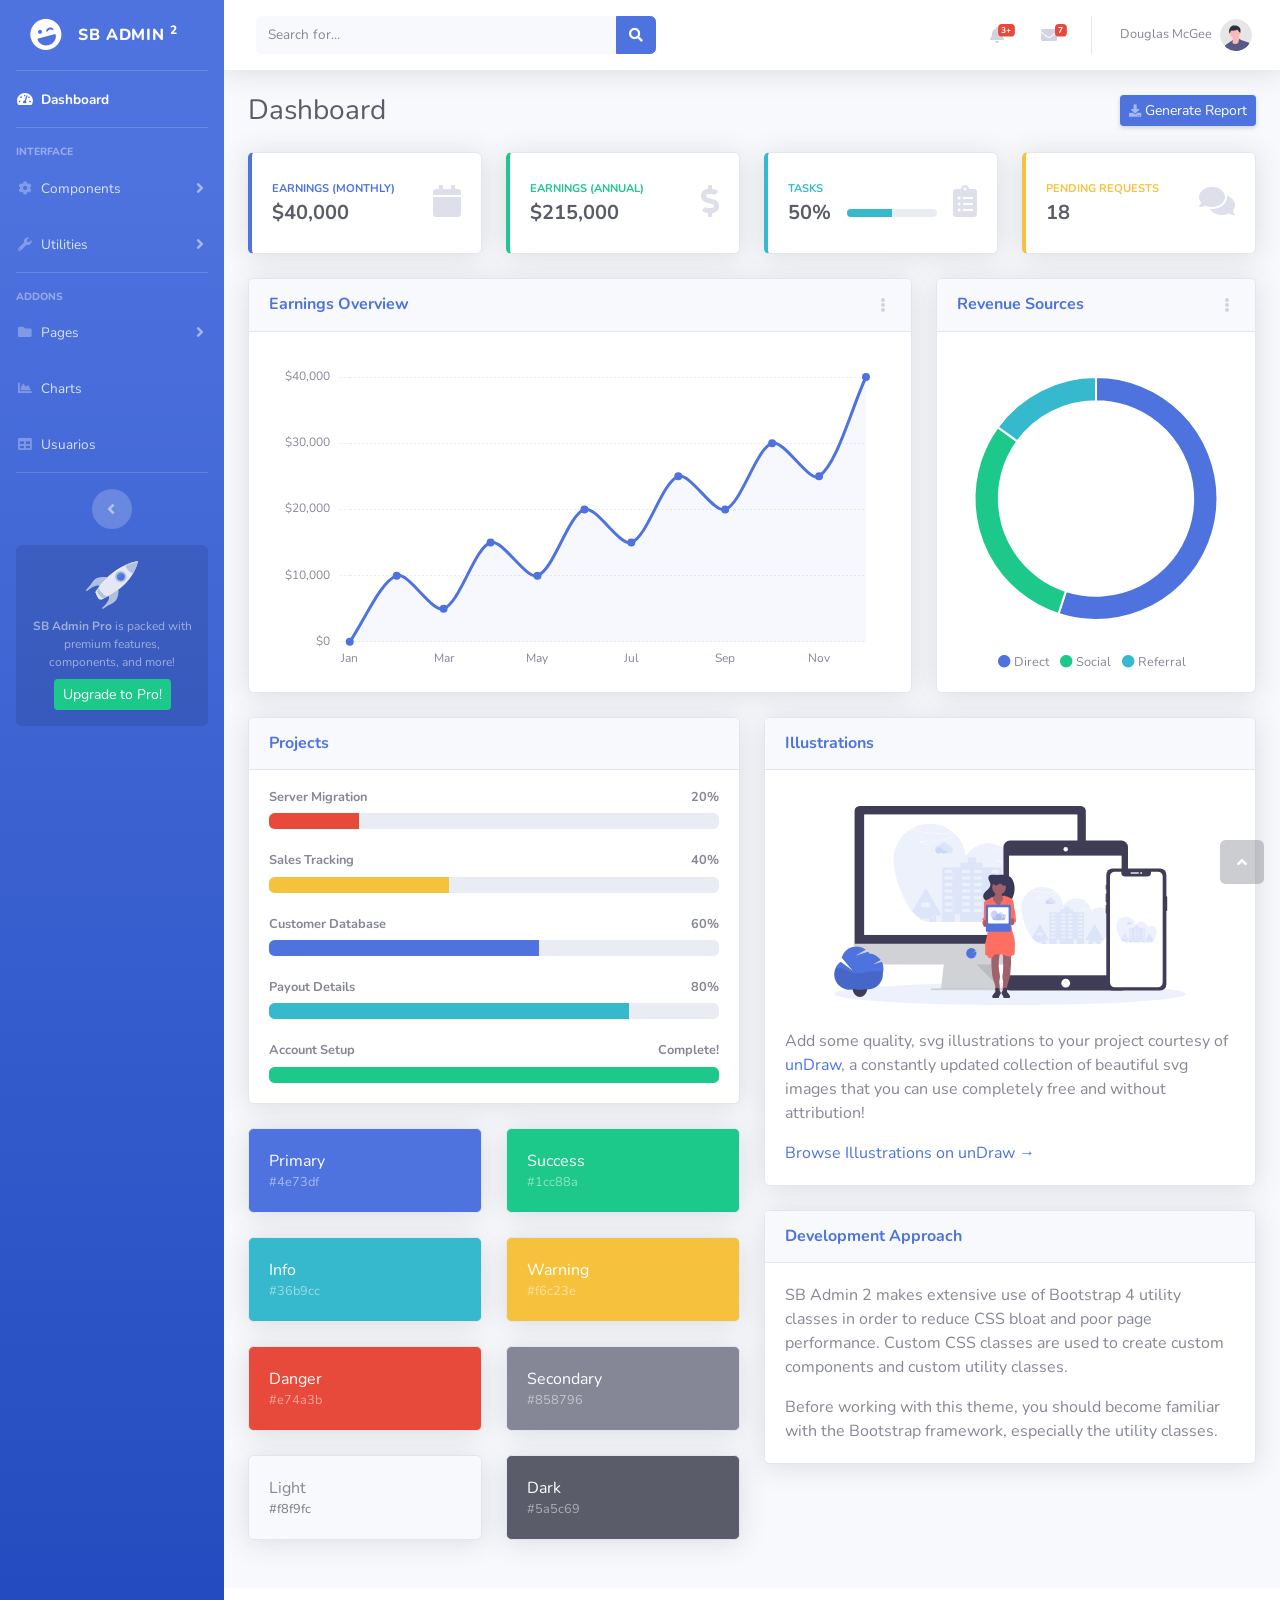
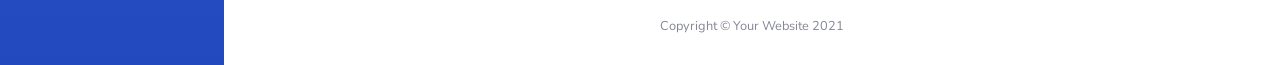
==== src/main/resources/static/index.html @ 4f948997 "v0.1" ====
<!DOCTYPE html>
<html lang="en">

<head>

    <meta charset="utf-8">
    <meta http-equiv="X-UA-Compatible" content="IE=edge">
    <meta name="viewport" content="width=device-width, initial-scale=1, shrink-to-fit=no">
    <meta name="description" content="">
    <meta name="author" content="">

    <title>Página Ejemplo</title>

    <!-- Custom fonts for this template-->
    <link href="vendor/fontawesome-free/css/all.min.css" rel="stylesheet" type="text/css">
    <link
        href="https://fonts.googleapis.com/css?family=Nunito:200,200i,300,300i,400,400i,600,600i,700,700i,800,800i,900,900i"
        rel="stylesheet">

    <!-- Custom styles for this template-->
    <link href="css/sb-admin-2.min.css" rel="stylesheet">

</head>

<body id="page-top">

    <!-- Page Wrapper -->
    <div id="wrapper">

        <!-- Sidebar -->
        <ul class="navbar-nav bg-gradient-primary sidebar sidebar-dark accordion" id="accordionSidebar">

            <!-- Sidebar - Brand -->
            <a class="sidebar-brand d-flex align-items-center justify-content-center" href="index.html">
                <div class="sidebar-brand-icon rotate-n-15">
                    <i class="fas fa-laugh-wink"></i>
                </div>
                <div class="sidebar-brand-text mx-3">SB Admin <sup>2</sup></div>
            </a>

            <!-- Divider -->
            <hr class="sidebar-divider my-0">

            <!-- Nav Item - Dashboard -->
            <li class="nav-item active">
                <a class="nav-link" href="index.html">
                    <i class="fas fa-fw fa-tachometer-alt"></i>
                    <span>Dashboard</span></a>
            </li>

            <!-- Divider -->
            <hr class="sidebar-divider">

            <!-- Heading -->
            <div class="sidebar-heading">
                Interface
            </div>

            <!-- Nav Item - Pages Collapse Menu -->
            <li class="nav-item">
                <a class="nav-link collapsed" href="#" data-toggle="collapse" data-target="#collapseTwo"
                    aria-expanded="true" aria-controls="collapseTwo">
                    <i class="fas fa-fw fa-cog"></i>
                    <span>Components</span>
                </a>
                <div id="collapseTwo" class="collapse" aria-labelledby="headingTwo" data-parent="#accordionSidebar">
                    <div class="bg-white py-2 collapse-inner rounded">
                        <h6 class="collapse-header">Custom Components:</h6>
                        <a class="collapse-item" href="buttons.html">Buttons</a>
                        <a class="collapse-item" href="cards.html">Cards</a>
                    </div>
                </div>
            </li>

            <!-- Nav Item - Utilities Collapse Menu -->
            <li class="nav-item">
                <a class="nav-link collapsed" href="#" data-toggle="collapse" data-target="#collapseUtilities"
                    aria-expanded="true" aria-controls="collapseUtilities">
                    <i class="fas fa-fw fa-wrench"></i>
                    <span>Utilities</span>
                </a>
                <div id="collapseUtilities" class="collapse" aria-labelledby="headingUtilities"
                    data-parent="#accordionSidebar">
                    <div class="bg-white py-2 collapse-inner rounded">
                        <h6 class="collapse-header">Custom Utilities:</h6>
                        <a class="collapse-item" href="utilities-color.html">Colors</a>
                        <a class="collapse-item" href="utilities-border.html">Borders</a>
                        <a class="collapse-item" href="utilities-animation.html">Animations</a>
                        <a class="collapse-item" href="utilities-other.html">Other</a>
                    </div>
                </div>
            </li>

            <!-- Divider -->
            <hr class="sidebar-divider">

            <!-- Heading -->
            <div class="sidebar-heading">
                Addons
            </div>

            <!-- Nav Item - Pages Collapse Menu -->
            <li class="nav-item">
                <a class="nav-link collapsed" href="#" data-toggle="collapse" data-target="#collapsePages"
                    aria-expanded="true" aria-controls="collapsePages">
                    <i class="fas fa-fw fa-folder"></i>
                    <span>Pages</span>
                </a>
                <div id="collapsePages" class="collapse" aria-labelledby="headingPages" data-parent="#accordionSidebar">
                    <div class="bg-white py-2 collapse-inner rounded">
                        <h6 class="collapse-header">Login Screens:</h6>
                        <a class="collapse-item" href="login.html">Login</a>
                        <a class="collapse-item" href="register.html">Register</a>
                        <a class="collapse-item" href="forgot-password.html">Forgot Password</a>
                        <div class="collapse-divider"></div>
                        <h6 class="collapse-header">Other Pages:</h6>
                        <a class="collapse-item" href="404.html">404 Page</a>
                        <a class="collapse-item" href="blank.html">Blank Page</a>
                    </div>
                </div>
            </li>

            <!-- Nav Item - Charts -->
            <li class="nav-item">
                <a class="nav-link" href="charts.html">
                    <i class="fas fa-fw fa-chart-area"></i>
                    <span>Charts</span></a>
            </li>

            <!-- Nav Item - Tables -->
            <li class="nav-item">
                <a class="nav-link" href="usuarios.html">
                    <i class="fas fa-fw fa-table"></i>
                    <span>Usuarios</span></a>
            </li>

            <!-- Divider -->
            <hr class="sidebar-divider d-none d-md-block">

            <!-- Sidebar Toggler (Sidebar) -->
            <div class="text-center d-none d-md-inline">
                <button class="rounded-circle border-0" id="sidebarToggle"></button>
            </div>

            <!-- Sidebar Message -->
            <div class="sidebar-card d-none d-lg-flex">
                <img class="sidebar-card-illustration mb-2" src="img/undraw_rocket.svg" alt="...">
                <p class="text-center mb-2"><strong>SB Admin Pro</strong> is packed with premium features, components, and more!</p>
                <a class="btn btn-success btn-sm" href="https://startbootstrap.com/theme/sb-admin-pro">Upgrade to Pro!</a>
            </div>

        </ul>
        <!-- End of Sidebar -->

        <!-- Content Wrapper -->
        <div id="content-wrapper" class="d-flex flex-column">

            <!-- Main Content -->
            <div id="content">

                <!-- Topbar -->
                <nav class="navbar navbar-expand navbar-light bg-white topbar mb-4 static-top shadow">

                    <!-- Sidebar Toggle (Topbar) -->
                    <button id="sidebarToggleTop" class="btn btn-link d-md-none rounded-circle mr-3">
                        <i class="fa fa-bars"></i>
                    </button>

                    <!-- Topbar Search -->
                    <form
                        class="d-none d-sm-inline-block form-inline mr-auto ml-md-3 my-2 my-md-0 mw-100 navbar-search">
                        <div class="input-group">
                            <input type="text" class="form-control bg-light border-0 small" placeholder="Search for..."
                                aria-label="Search" aria-describedby="basic-addon2">
                            <div class="input-group-append">
                                <button class="btn btn-primary" type="button">
                                    <i class="fas fa-search fa-sm"></i>
                                </button>
                            </div>
                        </div>
                    </form>

                    <!-- Topbar Navbar -->
                    <ul class="navbar-nav ml-auto">

                        <!-- Nav Item - Search Dropdown (Visible Only XS) -->
                        <li class="nav-item dropdown no-arrow d-sm-none">
                            <a class="nav-link dropdown-toggle" href="#" id="searchDropdown" role="button"
                                data-toggle="dropdown" aria-haspopup="true" aria-expanded="false">
                                <i class="fas fa-search fa-fw"></i>
                            </a>
                            <!-- Dropdown - Messages -->
                            <div class="dropdown-menu dropdown-menu-right p-3 shadow animated--grow-in"
                                aria-labelledby="searchDropdown">
                                <form class="form-inline mr-auto w-100 navbar-search">
                                    <div class="input-group">
                                        <input type="text" class="form-control bg-light border-0 small"
                                            placeholder="Search for..." aria-label="Search"
                                            aria-describedby="basic-addon2">
                                        <div class="input-group-append">
                                            <button class="btn btn-primary" type="button">
                                                <i class="fas fa-search fa-sm"></i>
                                            </button>
                                        </div>
                                    </div>
                                </form>
                            </div>
                        </li>

                        <!-- Nav Item - Alerts -->
                        <li class="nav-item dropdown no-arrow mx-1">
                            <a class="nav-link dropdown-toggle" href="#" id="alertsDropdown" role="button"
                                data-toggle="dropdown" aria-haspopup="true" aria-expanded="false">
                                <i class="fas fa-bell fa-fw"></i>
                                <!-- Counter - Alerts -->
                                <span class="badge badge-danger badge-counter">3+</span>
                            </a>
                            <!-- Dropdown - Alerts -->
                            <div class="dropdown-list dropdown-menu dropdown-menu-right shadow animated--grow-in"
                                aria-labelledby="alertsDropdown">
                                <h6 class="dropdown-header">
                                    Alerts Center
                                </h6>
                                <a class="dropdown-item d-flex align-items-center" href="#">
                                    <div class="mr-3">
                                        <div class="icon-circle bg-primary">
                                            <i class="fas fa-file-alt text-white"></i>
                                        </div>
                                    </div>
                                    <div>
                                        <div class="small text-gray-500">December 12, 2019</div>
                                        <span class="font-weight-bold">A new monthly report is ready to download!</span>
                                    </div>
                                </a>
                                <a class="dropdown-item d-flex align-items-center" href="#">
                                    <div class="mr-3">
                                        <div class="icon-circle bg-success">
                                            <i class="fas fa-donate text-white"></i>
                                        </div>
                                    </div>
                                    <div>
                                        <div class="small text-gray-500">December 7, 2019</div>
                                        $290.29 has been deposited into your account!
                                    </div>
                                </a>
                                <a class="dropdown-item d-flex align-items-center" href="#">
                                    <div class="mr-3">
                                        <div class="icon-circle bg-warning">
                                            <i class="fas fa-exclamation-triangle text-white"></i>
                                        </div>
                                    </div>
                                    <div>
                                        <div class="small text-gray-500">December 2, 2019</div>
                                        Spending Alert: We've noticed unusually high spending for your account.
                                    </div>
                                </a>
                                <a class="dropdown-item text-center small text-gray-500" href="#">Show All Alerts</a>
                            </div>
                        </li>

                        <!-- Nav Item - Messages -->
                        <li class="nav-item dropdown no-arrow mx-1">
                            <a class="nav-link dropdown-toggle" href="#" id="messagesDropdown" role="button"
                                data-toggle="dropdown" aria-haspopup="true" aria-expanded="false">
                                <i class="fas fa-envelope fa-fw"></i>
                                <!-- Counter - Messages -->
                                <span class="badge badge-danger badge-counter">7</span>
                            </a>
                            <!-- Dropdown - Messages -->
                            <div class="dropdown-list dropdown-menu dropdown-menu-right shadow animated--grow-in"
                                aria-labelledby="messagesDropdown">
                                <h6 class="dropdown-header">
                                    Message Center
                                </h6>
                                <a class="dropdown-item d-flex align-items-center" href="#">
                                    <div class="dropdown-list-image mr-3">
                                        <img class="rounded-circle" src="img/undraw_profile_1.svg"
                                            alt="...">
                                        <div class="status-indicator bg-success"></div>
                                    </div>
                                    <div class="font-weight-bold">
                                        <div class="text-truncate">Hi there! I am wondering if you can help me with a
                                            problem I've been having.</div>
                                        <div class="small text-gray-500">Emily Fowler · 58m</div>
                                    </div>
                                </a>
                                <a class="dropdown-item d-flex align-items-center" href="#">
                                    <div class="dropdown-list-image mr-3">
                                        <img class="rounded-circle" src="img/undraw_profile_2.svg"
                                            alt="...">
                                        <div class="status-indicator"></div>
                                    </div>
                                    <div>
                                        <div class="text-truncate">I have the photos that you ordered last month, how
                                            would you like them sent to you?</div>
                                        <div class="small text-gray-500">Jae Chun · 1d</div>
                                    </div>
                                </a>
                                <a class="dropdown-item d-flex align-items-center" href="#">
                                    <div class="dropdown-list-image mr-3">
                                        <img class="rounded-circle" src="img/undraw_profile_3.svg"
                                            alt="...">
                                        <div class="status-indicator bg-warning"></div>
                                    </div>
                                    <div>
                                        <div class="text-truncate">Last month's report looks great, I am very happy with
                                            the progress so far, keep up the good work!</div>
                                        <div class="small text-gray-500">Morgan Alvarez · 2d</div>
                                    </div>
                                </a>
                                <a class="dropdown-item d-flex align-items-center" href="#">
                                    <div class="dropdown-list-image mr-3">
                                        <img class="rounded-circle" src="https://source.unsplash.com/Mv9hjnEUHR4/60x60"
                                            alt="...">
                                        <div class="status-indicator bg-success"></div>
                                    </div>
                                    <div>
                                        <div class="text-truncate">Am I a good boy? The reason I ask is because someone
                                            told me that people say this to all dogs, even if they aren't good...</div>
                                        <div class="small text-gray-500">Chicken the Dog · 2w</div>
                                    </div>
                                </a>
                                <a class="dropdown-item text-center small text-gray-500" href="#">Read More Messages</a>
                            </div>
                        </li>

                        <div class="topbar-divider d-none d-sm-block"></div>

                        <!-- Nav Item - User Information -->
                        <li class="nav-item dropdown no-arrow">
                            <a class="nav-link dropdown-toggle" href="#" id="userDropdown" role="button"
                                data-toggle="dropdown" aria-haspopup="true" aria-expanded="false">
                                <span class="mr-2 d-none d-lg-inline text-gray-600 small">Douglas McGee</span>
                                <img class="img-profile rounded-circle"
                                    src="img/undraw_profile.svg">
                            </a>
                            <!-- Dropdown - User Information -->
                            <div class="dropdown-menu dropdown-menu-right shadow animated--grow-in"
                                aria-labelledby="userDropdown">
                                <a class="dropdown-item" href="#">
                                    <i class="fas fa-user fa-sm fa-fw mr-2 text-gray-400"></i>
                                    Profile
                                </a>
                                <a class="dropdown-item" href="#">
                                    <i class="fas fa-cogs fa-sm fa-fw mr-2 text-gray-400"></i>
                                    Settings
                                </a>
                                <a class="dropdown-item" href="#">
                                    <i class="fas fa-list fa-sm fa-fw mr-2 text-gray-400"></i>
                                    Activity Log
                                </a>
                                <div class="dropdown-divider"></div>
                                <a class="dropdown-item" href="#" data-toggle="modal" data-target="#logoutModal">
                                    <i class="fas fa-sign-out-alt fa-sm fa-fw mr-2 text-gray-400"></i>
                                    Logout
                                </a>
                            </div>
                        </li>

                    </ul>

                </nav>
                <!-- End of Topbar -->

                <!-- Begin Page Content -->
                <div class="container-fluid">

                    <!-- Page Heading -->
                    <div class="d-sm-flex align-items-center justify-content-between mb-4">
                        <h1 class="h3 mb-0 text-gray-800">Dashboard</h1>
                        <a href="#" class="d-none d-sm-inline-block btn btn-sm btn-primary shadow-sm"><i
                                class="fas fa-download fa-sm text-white-50"></i> Generate Report</a>
                    </div>

                    <!-- Content Row -->
                    <div class="row">

                        <!-- Earnings (Monthly) Card Example -->
                        <div class="col-xl-3 col-md-6 mb-4">
                            <div class="card border-left-primary shadow h-100 py-2">
                                <div class="card-body">
                                    <div class="row no-gutters align-items-center">
                                        <div class="col mr-2">
                                            <div class="text-xs font-weight-bold text-primary text-uppercase mb-1">
                                                Earnings (Monthly)</div>
                                            <div class="h5 mb-0 font-weight-bold text-gray-800">$40,000</div>
                                        </div>
                                        <div class="col-auto">
                                            <i class="fas fa-calendar fa-2x text-gray-300"></i>
                                        </div>
                                    </div>
                                </div>
                            </div>
                        </div>

                        <!-- Earnings (Monthly) Card Example -->
                        <div class="col-xl-3 col-md-6 mb-4">
                            <div class="card border-left-success shadow h-100 py-2">
                                <div class="card-body">
                                    <div class="row no-gutters align-items-center">
                                        <div class="col mr-2">
                                            <div class="text-xs font-weight-bold text-success text-uppercase mb-1">
                                                Earnings (Annual)</div>
                                            <div class="h5 mb-0 font-weight-bold text-gray-800">$215,000</div>
                                        </div>
                                        <div class="col-auto">
                                            <i class="fas fa-dollar-sign fa-2x text-gray-300"></i>
                                        </div>
                                    </div>
                                </div>
                            </div>
                        </div>

                        <!-- Earnings (Monthly) Card Example -->
                        <div class="col-xl-3 col-md-6 mb-4">
                            <div class="card border-left-info shadow h-100 py-2">
                                <div class="card-body">
                                    <div class="row no-gutters align-items-center">
                                        <div class="col mr-2">
                                            <div class="text-xs font-weight-bold text-info text-uppercase mb-1">Tasks
                                            </div>
                                            <div class="row no-gutters align-items-center">
                                                <div class="col-auto">
                                                    <div class="h5 mb-0 mr-3 font-weight-bold text-gray-800">50%</div>
                                                </div>
                                                <div class="col">
                                                    <div class="progress progress-sm mr-2">
                                                        <div class="progress-bar bg-info" role="progressbar"
                                                            style="width: 50%" aria-valuenow="50" aria-valuemin="0"
                                                            aria-valuemax="100"></div>
                                                    </div>
                                                </div>
                                            </div>
                                        </div>
                                        <div class="col-auto">
                                            <i class="fas fa-clipboard-list fa-2x text-gray-300"></i>
                                        </div>
                                    </div>
                                </div>
                            </div>
                        </div>

                        <!-- Pending Requests Card Example -->
                        <div class="col-xl-3 col-md-6 mb-4">
                            <div class="card border-left-warning shadow h-100 py-2">
                                <div class="card-body">
                                    <div class="row no-gutters align-items-center">
                                        <div class="col mr-2">
                                            <div class="text-xs font-weight-bold text-warning text-uppercase mb-1">
                                                Pending Requests</div>
                                            <div class="h5 mb-0 font-weight-bold text-gray-800">18</div>
                                        </div>
                                        <div class="col-auto">
                                            <i class="fas fa-comments fa-2x text-gray-300"></i>
                                        </div>
                                    </div>
                                </div>
                            </div>
                        </div>
                    </div>

                    <!-- Content Row -->

                    <div class="row">

                        <!-- Area Chart -->
                        <div class="col-xl-8 col-lg-7">
                            <div class="card shadow mb-4">
                                <!-- Card Header - Dropdown -->
                                <div
                                    class="card-header py-3 d-flex flex-row align-items-center justify-content-between">
                                    <h6 class="m-0 font-weight-bold text-primary">Earnings Overview</h6>
                                    <div class="dropdown no-arrow">
                                        <a class="dropdown-toggle" href="#" role="button" id="dropdownMenuLink"
                                            data-toggle="dropdown" aria-haspopup="true" aria-expanded="false">
                                            <i class="fas fa-ellipsis-v fa-sm fa-fw text-gray-400"></i>
                                        </a>
                                        <div class="dropdown-menu dropdown-menu-right shadow animated--fade-in"
                                            aria-labelledby="dropdownMenuLink">
                                            <div class="dropdown-header">Dropdown Header:</div>
                                            <a class="dropdown-item" href="#">Action</a>
                                            <a class="dropdown-item" href="#">Another action</a>
                                            <div class="dropdown-divider"></div>
                                            <a class="dropdown-item" href="#">Something else here</a>
                                        </div>
                                    </div>
                                </div>
                                <!-- Card Body -->
                                <div class="card-body">
                                    <div class="chart-area">
                                        <canvas id="myAreaChart"></canvas>
                                    </div>
                                </div>
                            </div>
                        </div>

                        <!-- Pie Chart -->
                        <div class="col-xl-4 col-lg-5">
                            <div class="card shadow mb-4">
                                <!-- Card Header - Dropdown -->
                                <div
                                    class="card-header py-3 d-flex flex-row align-items-center justify-content-between">
                                    <h6 class="m-0 font-weight-bold text-primary">Revenue Sources</h6>
                                    <div class="dropdown no-arrow">
                                        <a class="dropdown-toggle" href="#" role="button" id="dropdownMenuLink"
                                            data-toggle="dropdown" aria-haspopup="true" aria-expanded="false">
                                            <i class="fas fa-ellipsis-v fa-sm fa-fw text-gray-400"></i>
                                        </a>
                                        <div class="dropdown-menu dropdown-menu-right shadow animated--fade-in"
                                            aria-labelledby="dropdownMenuLink">
                                            <div class="dropdown-header">Dropdown Header:</div>
                                            <a class="dropdown-item" href="#">Action</a>
                                            <a class="dropdown-item" href="#">Another action</a>
                                            <div class="dropdown-divider"></div>
                                            <a class="dropdown-item" href="#">Something else here</a>
                                        </div>
                                    </div>
                                </div>
                                <!-- Card Body -->
                                <div class="card-body">
                                    <div class="chart-pie pt-4 pb-2">
                                        <canvas id="myPieChart"></canvas>
                                    </div>
                                    <div class="mt-4 text-center small">
                                        <span class="mr-2">
                                            <i class="fas fa-circle text-primary"></i> Direct
                                        </span>
                                        <span class="mr-2">
                                            <i class="fas fa-circle text-success"></i> Social
                                        </span>
                                        <span class="mr-2">
                                            <i class="fas fa-circle text-info"></i> Referral
                                        </span>
                                    </div>
                                </div>
                            </div>
                        </div>
                    </div>

                    <!-- Content Row -->
                    <div class="row">

                        <!-- Content Column -->
                        <div class="col-lg-6 mb-4">

                            <!-- Project Card Example -->
                            <div class="card shadow mb-4">
                                <div class="card-header py-3">
                                    <h6 class="m-0 font-weight-bold text-primary">Projects</h6>
                                </div>
                                <div class="card-body">
                                    <h4 class="small font-weight-bold">Server Migration <span
                                            class="float-right">20%</span></h4>
                                    <div class="progress mb-4">
                                        <div class="progress-bar bg-danger" role="progressbar" style="width: 20%"
                                            aria-valuenow="20" aria-valuemin="0" aria-valuemax="100"></div>
                                    </div>
                                    <h4 class="small font-weight-bold">Sales Tracking <span
                                            class="float-right">40%</span></h4>
                                    <div class="progress mb-4">
                                        <div class="progress-bar bg-warning" role="progressbar" style="width: 40%"
                                            aria-valuenow="40" aria-valuemin="0" aria-valuemax="100"></div>
                                    </div>
                                    <h4 class="small font-weight-bold">Customer Database <span
                                            class="float-right">60%</span></h4>
                                    <div class="progress mb-4">
                                        <div class="progress-bar" role="progressbar" style="width: 60%"
                                            aria-valuenow="60" aria-valuemin="0" aria-valuemax="100"></div>
                                    </div>
                                    <h4 class="small font-weight-bold">Payout Details <span
                                            class="float-right">80%</span></h4>
                                    <div class="progress mb-4">
                                        <div class="progress-bar bg-info" role="progressbar" style="width: 80%"
                                            aria-valuenow="80" aria-valuemin="0" aria-valuemax="100"></div>
                                    </div>
                                    <h4 class="small font-weight-bold">Account Setup <span
                                            class="float-right">Complete!</span></h4>
                                    <div class="progress">
                                        <div class="progress-bar bg-success" role="progressbar" style="width: 100%"
                                            aria-valuenow="100" aria-valuemin="0" aria-valuemax="100"></div>
                                    </div>
                                </div>
                            </div>

                            <!-- Color System -->
                            <div class="row">
                                <div class="col-lg-6 mb-4">
                                    <div class="card bg-primary text-white shadow">
                                        <div class="card-body">
                                            Primary
                                            <div class="text-white-50 small">#4e73df</div>
                                        </div>
                                    </div>
                                </div>
                                <div class="col-lg-6 mb-4">
                                    <div class="card bg-success text-white shadow">
                                        <div class="card-body">
                                            Success
                                            <div class="text-white-50 small">#1cc88a</div>
                                        </div>
                                    </div>
                                </div>
                                <div class="col-lg-6 mb-4">
                                    <div class="card bg-info text-white shadow">
                                        <div class="card-body">
                                            Info
                                            <div class="text-white-50 small">#36b9cc</div>
                                        </div>
                                    </div>
                                </div>
                                <div class="col-lg-6 mb-4">
                                    <div class="card bg-warning text-white shadow">
                                        <div class="card-body">
                                            Warning
                                            <div class="text-white-50 small">#f6c23e</div>
                                        </div>
                                    </div>
                                </div>
                                <div class="col-lg-6 mb-4">
                                    <div class="card bg-danger text-white shadow">
                                        <div class="card-body">
                                            Danger
                                            <div class="text-white-50 small">#e74a3b</div>
                                        </div>
                                    </div>
                                </div>
                                <div class="col-lg-6 mb-4">
                                    <div class="card bg-secondary text-white shadow">
                                        <div class="card-body">
                                            Secondary
                                            <div class="text-white-50 small">#858796</div>
                                        </div>
                                    </div>
                                </div>
                                <div class="col-lg-6 mb-4">
                                    <div class="card bg-light text-black shadow">
                                        <div class="card-body">
                                            Light
                                            <div class="text-black-50 small">#f8f9fc</div>
                                        </div>
                                    </div>
                                </div>
                                <div class="col-lg-6 mb-4">
                                    <div class="card bg-dark text-white shadow">
                                        <div class="card-body">
                                            Dark
                                            <div class="text-white-50 small">#5a5c69</div>
                                        </div>
                                    </div>
                                </div>
                            </div>

                        </div>

                        <div class="col-lg-6 mb-4">

                            <!-- Illustrations -->
                            <div class="card shadow mb-4">
                                <div class="card-header py-3">
                                    <h6 class="m-0 font-weight-bold text-primary">Illustrations</h6>
                                </div>
                                <div class="card-body">
                                    <div class="text-center">
                                        <img class="img-fluid px-3 px-sm-4 mt-3 mb-4" style="width: 25rem;"
                                            src="img/undraw_posting_photo.svg" alt="...">
                                    </div>
                                    <p>Add some quality, svg illustrations to your project courtesy of <a
                                            target="_blank" rel="nofollow" href="https://undraw.co/">unDraw</a>, a
                                        constantly updated collection of beautiful svg images that you can use
                                        completely free and without attribution!</p>
                                    <a target="_blank" rel="nofollow" href="https://undraw.co/">Browse Illustrations on
                                        unDraw &rarr;</a>
                                </div>
                            </div>

                            <!-- Approach -->
                            <div class="card shadow mb-4">
                                <div class="card-header py-3">
                                    <h6 class="m-0 font-weight-bold text-primary">Development Approach</h6>
                                </div>
                                <div class="card-body">
                                    <p>SB Admin 2 makes extensive use of Bootstrap 4 utility classes in order to reduce
                                        CSS bloat and poor page performance. Custom CSS classes are used to create
                                        custom components and custom utility classes.</p>
                                    <p class="mb-0">Before working with this theme, you should become familiar with the
                                        Bootstrap framework, especially the utility classes.</p>
                                </div>
                            </div>

                        </div>
                    </div>

                </div>
                <!-- /.container-fluid -->

            </div>
            <!-- End of Main Content -->

            <!-- Footer -->
            <footer class="sticky-footer bg-white">
                <div class="container my-auto">
                    <div class="copyright text-center my-auto">
                        <span>Copyright &copy; Your Website 2021</span>
                    </div>
                </div>
            </footer>
            <!-- End of Footer -->

        </div>
        <!-- End of Content Wrapper -->

    </div>
    <!-- End of Page Wrapper -->

    <!-- Scroll to Top Button-->
    <a class="scroll-to-top rounded" href="#page-top">
        <i class="fas fa-angle-up"></i>
    </a>

    <!-- Logout Modal-->
    <div class="modal fade" id="logoutModal" tabindex="-1" role="dialog" aria-labelledby="exampleModalLabel"
        aria-hidden="true">
        <div class="modal-dialog" role="document">
            <div class="modal-content">
                <div class="modal-header">
                    <h5 class="modal-title" id="exampleModalLabel">Ready to Leave?</h5>
                    <button class="close" type="button" data-dismiss="modal" aria-label="Close">
                        <span aria-hidden="true">×</span>
                    </button>
                </div>
                <div class="modal-body">Select "Logout" below if you are ready to end your current session.</div>
                <div class="modal-footer">
                    <button class="btn btn-secondary" type="button" data-dismiss="modal">Cancel</button>
                    <a class="btn btn-primary" href="login.html">Logout</a>
                </div>
            </div>
        </div>
    </div>

    <!-- Bootstrap core JavaScript-->
    <script src="vendor/jquery/jquery.min.js"></script>
    <script src="vendor/bootstrap/js/bootstrap.bundle.min.js"></script>

    <!-- Core plugin JavaScript-->
    <script src="vendor/jquery-easing/jquery.easing.min.js"></script>

    <!-- Custom scripts for all pages-->
    <script src="js/sb-admin-2.min.js"></script>

    <!-- Page level plugins -->
    <script src="vendor/chart.js/Chart.min.js"></script>

    <!-- Page level custom scripts -->
    <script src="js/demo/chart-area-demo.js"></script>
    <script src="js/demo/chart-pie-demo.js"></script>

</body>

</html>
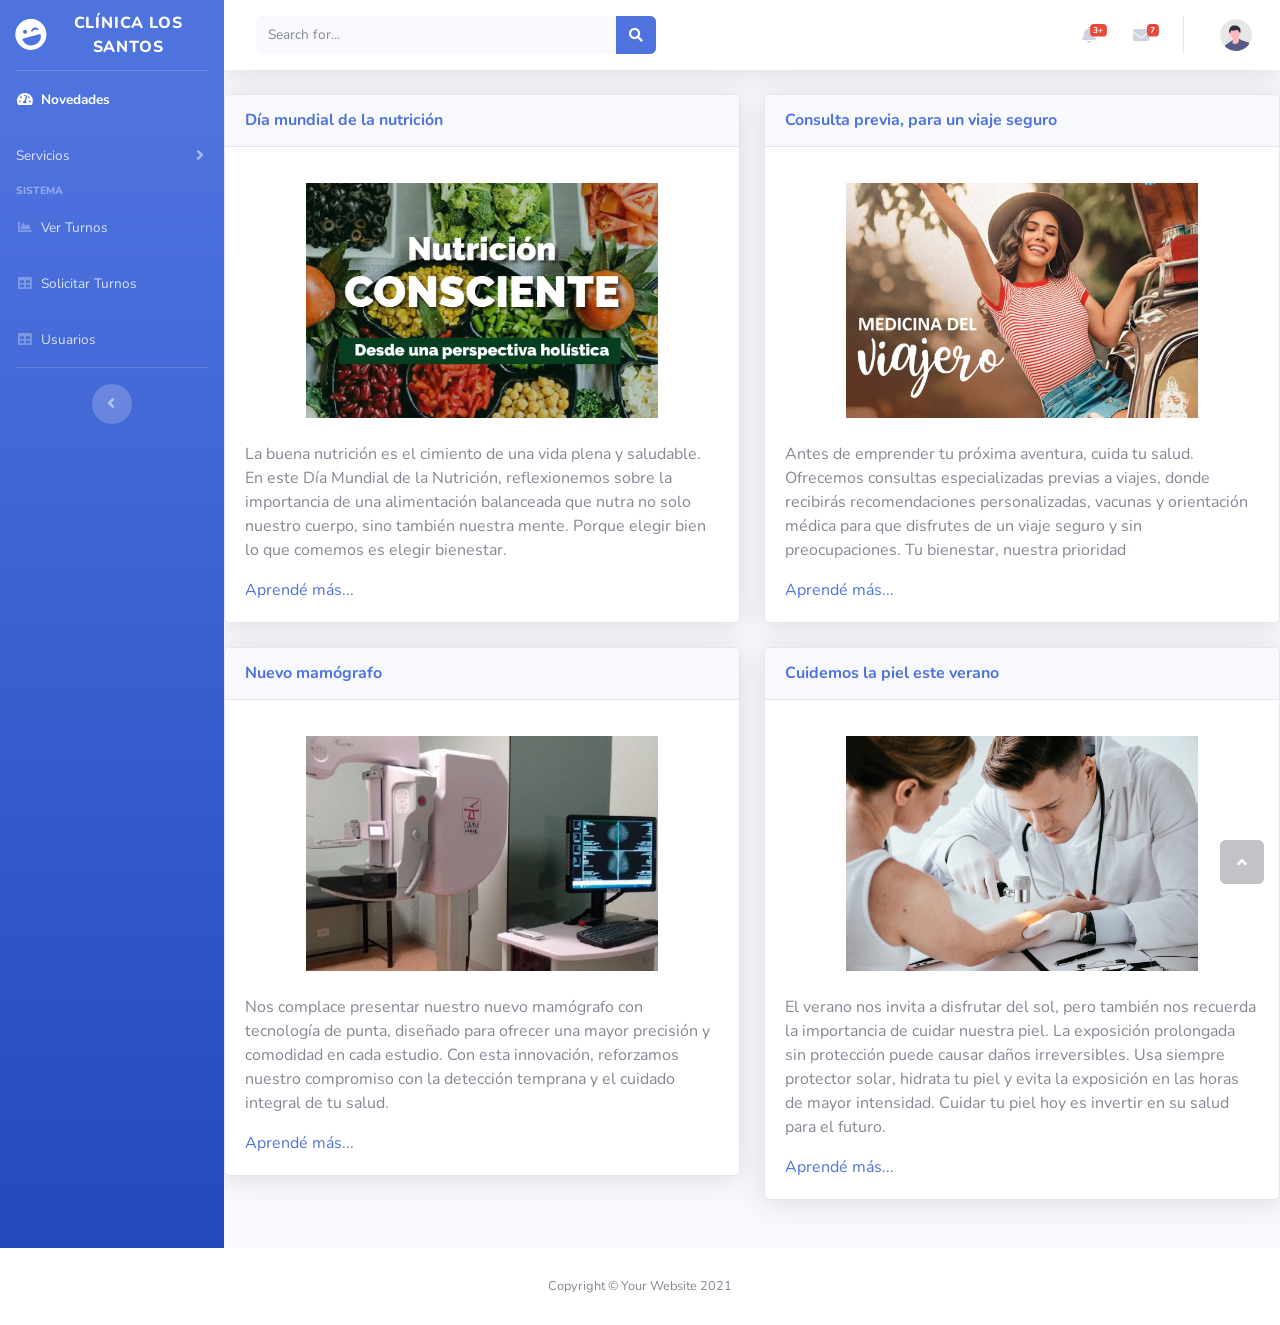
==== commit 9b10d3a7: "v1.1" ====
--- a/src/main/resources/static/index.html
+++ b/src/main/resources/static/index.html
@@ -35,7 +35,7 @@
                 <div class="sidebar-brand-icon rotate-n-15">
                     <i class="fas fa-laugh-wink"></i>
                 </div>
-                <div class="sidebar-brand-text mx-3">SB Admin <sup>2</sup></div>
+                <div class="sidebar-brand-text mx-3">Clínica Los Santos</div>
             </a>
 
             <!-- Divider -->
@@ -45,88 +45,44 @@
             <li class="nav-item active">
                 <a class="nav-link" href="index.html">
                     <i class="fas fa-fw fa-tachometer-alt"></i>
-                    <span>Dashboard</span></a>
+                    <span>Novedades</span></a>
             </li>
-
-            <!-- Divider -->
-            <hr class="sidebar-divider">
-
-            <!-- Heading -->
-            <div class="sidebar-heading">
-                Interface
-            </div>
-
-            <!-- Nav Item - Pages Collapse Menu -->
-            <li class="nav-item">
-                <a class="nav-link collapsed" href="#" data-toggle="collapse" data-target="#collapseTwo"
-                    aria-expanded="true" aria-controls="collapseTwo">
-                    <i class="fas fa-fw fa-cog"></i>
-                    <span>Components</span>
-                </a>
-                <div id="collapseTwo" class="collapse" aria-labelledby="headingTwo" data-parent="#accordionSidebar">
-                    <div class="bg-white py-2 collapse-inner rounded">
-                        <h6 class="collapse-header">Custom Components:</h6>
-                        <a class="collapse-item" href="buttons.html">Buttons</a>
-                        <a class="collapse-item" href="cards.html">Cards</a>
-                    </div>
-                </div>
-            </li>
-
             <!-- Nav Item - Utilities Collapse Menu -->
             <li class="nav-item">
                 <a class="nav-link collapsed" href="#" data-toggle="collapse" data-target="#collapseUtilities"
                     aria-expanded="true" aria-controls="collapseUtilities">
-                    <i class="fas fa-fw fa-wrench"></i>
-                    <span>Utilities</span>
+                    <span>Servicios</span>
                 </a>
                 <div id="collapseUtilities" class="collapse" aria-labelledby="headingUtilities"
                     data-parent="#accordionSidebar">
                     <div class="bg-white py-2 collapse-inner rounded">
-                        <h6 class="collapse-header">Custom Utilities:</h6>
-                        <a class="collapse-item" href="utilities-color.html">Colors</a>
-                        <a class="collapse-item" href="utilities-border.html">Borders</a>
-                        <a class="collapse-item" href="utilities-animation.html">Animations</a>
-                        <a class="collapse-item" href="utilities-other.html">Other</a>
+                        <h6 class="collapse-header"></h6>
+                        <a class="collapse-item" href="#">Médico Clínico</a>
+                        <a class="collapse-item" href="#">Cardiología</a>
+                        <a class="collapse-item" href="#">Dermatología</a>
+                        <a class="collapse-item" href="#">Ginecología</a>
+                        <a class="collapse-item" href="#">Oftalmología</a>
+                        <a class="collapse-item" href="#">Neurología</a>
+                        
                     </div>
                 </div>
             </li>
-
-            <!-- Divider -->
-            <hr class="sidebar-divider">
-
             <!-- Heading -->
             <div class="sidebar-heading">
-                Addons
+                Sistema
             </div>
-
-            <!-- Nav Item - Pages Collapse Menu -->
-            <li class="nav-item">
-                <a class="nav-link collapsed" href="#" data-toggle="collapse" data-target="#collapsePages"
-                    aria-expanded="true" aria-controls="collapsePages">
-                    <i class="fas fa-fw fa-folder"></i>
-                    <span>Pages</span>
-                </a>
-                <div id="collapsePages" class="collapse" aria-labelledby="headingPages" data-parent="#accordionSidebar">
-                    <div class="bg-white py-2 collapse-inner rounded">
-                        <h6 class="collapse-header">Login Screens:</h6>
-                        <a class="collapse-item" href="login.html">Login</a>
-                        <a class="collapse-item" href="register.html">Register</a>
-                        <a class="collapse-item" href="forgot-password.html">Forgot Password</a>
-                        <div class="collapse-divider"></div>
-                        <h6 class="collapse-header">Other Pages:</h6>
-                        <a class="collapse-item" href="404.html">404 Page</a>
-                        <a class="collapse-item" href="blank.html">Blank Page</a>
-                    </div>
-                </div>
-            </li>
-
             <!-- Nav Item - Charts -->
             <li class="nav-item">
-                <a class="nav-link" href="charts.html">
+                <a class="nav-link" href="turnos.html">
                     <i class="fas fa-fw fa-chart-area"></i>
-                    <span>Charts</span></a>
+                    <span>Ver Turnos</span></a>
             </li>
-
+            <!-- Nav Item - Tables -->
+            <li class="nav-item">
+                <a class="nav-link" href="usuarios.html">
+                    <i class="fas fa-fw fa-table"></i>
+                    <span>Solicitar Turnos</span></a>
+            </li>
             <!-- Nav Item - Tables -->
             <li class="nav-item">
                 <a class="nav-link" href="usuarios.html">
@@ -142,12 +98,7 @@
                 <button class="rounded-circle border-0" id="sidebarToggle"></button>
             </div>
 
-            <!-- Sidebar Message -->
-            <div class="sidebar-card d-none d-lg-flex">
-                <img class="sidebar-card-illustration mb-2" src="img/undraw_rocket.svg" alt="...">
-                <p class="text-center mb-2"><strong>SB Admin Pro</strong> is packed with premium features, components, and more!</p>
-                <a class="btn btn-success btn-sm" href="https://startbootstrap.com/theme/sb-admin-pro">Upgrade to Pro!</a>
-            </div>
+            
 
         </ul>
         <!-- End of Sidebar -->
@@ -330,7 +281,7 @@
                         <li class="nav-item dropdown no-arrow">
                             <a class="nav-link dropdown-toggle" href="#" id="userDropdown" role="button"
                                 data-toggle="dropdown" aria-haspopup="true" aria-expanded="false">
-                                <span class="mr-2 d-none d-lg-inline text-gray-600 small">Douglas McGee</span>
+                                <span class="mr-2 d-none d-lg-inline text-gray-600 small"></span>
                                 <img class="img-profile rounded-circle"
                                     src="img/undraw_profile.svg">
                             </a>
@@ -365,325 +316,86 @@
                 <!-- Begin Page Content -->
                 <div class="container-fluid">
 
-                    <!-- Page Heading -->
-                    <div class="d-sm-flex align-items-center justify-content-between mb-4">
-                        <h1 class="h3 mb-0 text-gray-800">Dashboard</h1>
-                        <a href="#" class="d-none d-sm-inline-block btn btn-sm btn-primary shadow-sm"><i
-                                class="fas fa-download fa-sm text-white-50"></i> Generate Report</a>
+                    <div class="row">
+                            </div>
+                        </div>
                     </div>
 
                     <!-- Content Row -->
                     <div class="row">
 
-                        <!-- Earnings (Monthly) Card Example -->
-                        <div class="col-xl-3 col-md-6 mb-4">
-                            <div class="card border-left-primary shadow h-100 py-2">
-                                <div class="card-body">
-                                    <div class="row no-gutters align-items-center">
-                                        <div class="col mr-2">
-                                            <div class="text-xs font-weight-bold text-primary text-uppercase mb-1">
-                                                Earnings (Monthly)</div>
-                                            <div class="h5 mb-0 font-weight-bold text-gray-800">$40,000</div>
-                                        </div>
-                                        <div class="col-auto">
-                                            <i class="fas fa-calendar fa-2x text-gray-300"></i>
-                                        </div>
-                                    </div>
-                                </div>
-                            </div>
-                        </div>
-
-                        <!-- Earnings (Monthly) Card Example -->
-                        <div class="col-xl-3 col-md-6 mb-4">
-                            <div class="card border-left-success shadow h-100 py-2">
-                                <div class="card-body">
-                                    <div class="row no-gutters align-items-center">
-                                        <div class="col mr-2">
-                                            <div class="text-xs font-weight-bold text-success text-uppercase mb-1">
-                                                Earnings (Annual)</div>
-                                            <div class="h5 mb-0 font-weight-bold text-gray-800">$215,000</div>
-                                        </div>
-                                        <div class="col-auto">
-                                            <i class="fas fa-dollar-sign fa-2x text-gray-300"></i>
-                                        </div>
-                                    </div>
-                                </div>
-                            </div>
-                        </div>
-
-                        <!-- Earnings (Monthly) Card Example -->
-                        <div class="col-xl-3 col-md-6 mb-4">
-                            <div class="card border-left-info shadow h-100 py-2">
-                                <div class="card-body">
-                                    <div class="row no-gutters align-items-center">
-                                        <div class="col mr-2">
-                                            <div class="text-xs font-weight-bold text-info text-uppercase mb-1">Tasks
-                                            </div>
-                                            <div class="row no-gutters align-items-center">
-                                                <div class="col-auto">
-                                                    <div class="h5 mb-0 mr-3 font-weight-bold text-gray-800">50%</div>
-                                                </div>
-                                                <div class="col">
-                                                    <div class="progress progress-sm mr-2">
-                                                        <div class="progress-bar bg-info" role="progressbar"
-                                                            style="width: 50%" aria-valuenow="50" aria-valuemin="0"
-                                                            aria-valuemax="100"></div>
-                                                    </div>
-                                                </div>
-                                            </div>
-                                        </div>
-                                        <div class="col-auto">
-                                            <i class="fas fa-clipboard-list fa-2x text-gray-300"></i>
-                                        </div>
-                                    </div>
-                                </div>
-                            </div>
-                        </div>
-
-                        <!-- Pending Requests Card Example -->
-                        <div class="col-xl-3 col-md-6 mb-4">
-                            <div class="card border-left-warning shadow h-100 py-2">
-                                <div class="card-body">
-                                    <div class="row no-gutters align-items-center">
-                                        <div class="col mr-2">
-                                            <div class="text-xs font-weight-bold text-warning text-uppercase mb-1">
-                                                Pending Requests</div>
-                                            <div class="h5 mb-0 font-weight-bold text-gray-800">18</div>
-                                        </div>
-                                        <div class="col-auto">
-                                            <i class="fas fa-comments fa-2x text-gray-300"></i>
-                                        </div>
-                                    </div>
-                                </div>
-                            </div>
-                        </div>
-                    </div>
-
-                    <!-- Content Row -->
-
-                    <div class="row">
-
-                        <!-- Area Chart -->
-                        <div class="col-xl-8 col-lg-7">
-                            <div class="card shadow mb-4">
-                                <!-- Card Header - Dropdown -->
-                                <div
-                                    class="card-header py-3 d-flex flex-row align-items-center justify-content-between">
-                                    <h6 class="m-0 font-weight-bold text-primary">Earnings Overview</h6>
-                                    <div class="dropdown no-arrow">
-                                        <a class="dropdown-toggle" href="#" role="button" id="dropdownMenuLink"
-                                            data-toggle="dropdown" aria-haspopup="true" aria-expanded="false">
-                                            <i class="fas fa-ellipsis-v fa-sm fa-fw text-gray-400"></i>
-                                        </a>
-                                        <div class="dropdown-menu dropdown-menu-right shadow animated--fade-in"
-                                            aria-labelledby="dropdownMenuLink">
-                                            <div class="dropdown-header">Dropdown Header:</div>
-                                            <a class="dropdown-item" href="#">Action</a>
-                                            <a class="dropdown-item" href="#">Another action</a>
-                                            <div class="dropdown-divider"></div>
-                                            <a class="dropdown-item" href="#">Something else here</a>
-                                        </div>
-                                    </div>
-                                </div>
-                                <!-- Card Body -->
-                                <div class="card-body">
-                                    <div class="chart-area">
-                                        <canvas id="myAreaChart"></canvas>
-                                    </div>
-                                </div>
-                            </div>
-                        </div>
-
-                        <!-- Pie Chart -->
-                        <div class="col-xl-4 col-lg-5">
-                            <div class="card shadow mb-4">
-                                <!-- Card Header - Dropdown -->
-                                <div
-                                    class="card-header py-3 d-flex flex-row align-items-center justify-content-between">
-                                    <h6 class="m-0 font-weight-bold text-primary">Revenue Sources</h6>
-                                    <div class="dropdown no-arrow">
-                                        <a class="dropdown-toggle" href="#" role="button" id="dropdownMenuLink"
-                                            data-toggle="dropdown" aria-haspopup="true" aria-expanded="false">
-                                            <i class="fas fa-ellipsis-v fa-sm fa-fw text-gray-400"></i>
-                                        </a>
-                                        <div class="dropdown-menu dropdown-menu-right shadow animated--fade-in"
-                                            aria-labelledby="dropdownMenuLink">
-                                            <div class="dropdown-header">Dropdown Header:</div>
-                                            <a class="dropdown-item" href="#">Action</a>
-                                            <a class="dropdown-item" href="#">Another action</a>
-                                            <div class="dropdown-divider"></div>
-                                            <a class="dropdown-item" href="#">Something else here</a>
-                                        </div>
-                                    </div>
-                                </div>
-                                <!-- Card Body -->
-                                <div class="card-body">
-                                    <div class="chart-pie pt-4 pb-2">
-                                        <canvas id="myPieChart"></canvas>
-                                    </div>
-                                    <div class="mt-4 text-center small">
-                                        <span class="mr-2">
-                                            <i class="fas fa-circle text-primary"></i> Direct
-                                        </span>
-                                        <span class="mr-2">
-                                            <i class="fas fa-circle text-success"></i> Social
-                                        </span>
-                                        <span class="mr-2">
-                                            <i class="fas fa-circle text-info"></i> Referral
-                                        </span>
-                                    </div>
-                                </div>
-                            </div>
-                        </div>
-                    </div>
-
-                    <!-- Content Row -->
-                    <div class="row">
-
                         <!-- Content Column -->
-                        <div class="col-lg-6 mb-4">
-
-                            <!-- Project Card Example -->
-                            <div class="card shadow mb-4">
-                                <div class="card-header py-3">
-                                    <h6 class="m-0 font-weight-bold text-primary">Projects</h6>
-                                </div>
-                                <div class="card-body">
-                                    <h4 class="small font-weight-bold">Server Migration <span
-                                            class="float-right">20%</span></h4>
-                                    <div class="progress mb-4">
-                                        <div class="progress-bar bg-danger" role="progressbar" style="width: 20%"
-                                            aria-valuenow="20" aria-valuemin="0" aria-valuemax="100"></div>
-                                    </div>
-                                    <h4 class="small font-weight-bold">Sales Tracking <span
-                                            class="float-right">40%</span></h4>
-                                    <div class="progress mb-4">
-                                        <div class="progress-bar bg-warning" role="progressbar" style="width: 40%"
-                                            aria-valuenow="40" aria-valuemin="0" aria-valuemax="100"></div>
-                                    </div>
-                                    <h4 class="small font-weight-bold">Customer Database <span
-                                            class="float-right">60%</span></h4>
-                                    <div class="progress mb-4">
-                                        <div class="progress-bar" role="progressbar" style="width: 60%"
-                                            aria-valuenow="60" aria-valuemin="0" aria-valuemax="100"></div>
-                                    </div>
-                                    <h4 class="small font-weight-bold">Payout Details <span
-                                            class="float-right">80%</span></h4>
-                                    <div class="progress mb-4">
-                                        <div class="progress-bar bg-info" role="progressbar" style="width: 80%"
-                                            aria-valuenow="80" aria-valuemin="0" aria-valuemax="100"></div>
-                                    </div>
-                                    <h4 class="small font-weight-bold">Account Setup <span
-                                            class="float-right">Complete!</span></h4>
-                                    <div class="progress">
-                                        <div class="progress-bar bg-success" role="progressbar" style="width: 100%"
-                                            aria-valuenow="100" aria-valuemin="0" aria-valuemax="100"></div>
-                                    </div>
-                                </div>
-                            </div>
-
-                            <!-- Color System -->
-                            <div class="row">
-                                <div class="col-lg-6 mb-4">
-                                    <div class="card bg-primary text-white shadow">
-                                        <div class="card-body">
-                                            Primary
-                                            <div class="text-white-50 small">#4e73df</div>
-                                        </div>
-                                    </div>
-                                </div>
-                                <div class="col-lg-6 mb-4">
-                                    <div class="card bg-success text-white shadow">
-                                        <div class="card-body">
-                                            Success
-                                            <div class="text-white-50 small">#1cc88a</div>
-                                        </div>
-                                    </div>
-                                </div>
-                                <div class="col-lg-6 mb-4">
-                                    <div class="card bg-info text-white shadow">
-                                        <div class="card-body">
-                                            Info
-                                            <div class="text-white-50 small">#36b9cc</div>
-                                        </div>
-                                    </div>
-                                </div>
-                                <div class="col-lg-6 mb-4">
-                                    <div class="card bg-warning text-white shadow">
-                                        <div class="card-body">
-                                            Warning
-                                            <div class="text-white-50 small">#f6c23e</div>
-                                        </div>
-                                    </div>
-                                </div>
-                                <div class="col-lg-6 mb-4">
-                                    <div class="card bg-danger text-white shadow">
-                                        <div class="card-body">
-                                            Danger
-                                            <div class="text-white-50 small">#e74a3b</div>
-                                        </div>
-                                    </div>
-                                </div>
-                                <div class="col-lg-6 mb-4">
-                                    <div class="card bg-secondary text-white shadow">
-                                        <div class="card-body">
-                                            Secondary
-                                            <div class="text-white-50 small">#858796</div>
-                                        </div>
-                                    </div>
-                                </div>
-                                <div class="col-lg-6 mb-4">
-                                    <div class="card bg-light text-black shadow">
-                                        <div class="card-body">
-                                            Light
-                                            <div class="text-black-50 small">#f8f9fc</div>
-                                        </div>
-                                    </div>
-                                </div>
-                                <div class="col-lg-6 mb-4">
-                                    <div class="card bg-dark text-white shadow">
-                                        <div class="card-body">
-                                            Dark
-                                            <div class="text-white-50 small">#5a5c69</div>
-                                        </div>
-                                    </div>
-                                </div>
-                            </div>
-
-                        </div>
-
                         <div class="col-lg-6 mb-4">
 
                             <!-- Illustrations -->
                             <div class="card shadow mb-4">
                                 <div class="card-header py-3">
-                                    <h6 class="m-0 font-weight-bold text-primary">Illustrations</h6>
+                                    <h6 class="m-0 font-weight-bold text-primary">Día mundial de la nutrición</h6>
                                 </div>
                                 <div class="card-body">
                                     <div class="text-center">
                                         <img class="img-fluid px-3 px-sm-4 mt-3 mb-4" style="width: 25rem;"
-                                            src="img/undraw_posting_photo.svg" alt="...">
-                                    </div>
-                                    <p>Add some quality, svg illustrations to your project courtesy of <a
-                                            target="_blank" rel="nofollow" href="https://undraw.co/">unDraw</a>, a
-                                        constantly updated collection of beautiful svg images that you can use
-                                        completely free and without attribution!</p>
-                                    <a target="_blank" rel="nofollow" href="https://undraw.co/">Browse Illustrations on
-                                        unDraw &rarr;</a>
-                                </div>
-                            </div>
-
-                            <!-- Approach -->
+                                            src="./img/nutricion.jpg" alt="...">
+                                    </div>
+                                    <p>La buena nutrición es el cimiento de una vida plena y saludable. 
+                                        En este Día Mundial de la Nutrición, reflexionemos sobre la importancia 
+                                        de una alimentación balanceada que nutra no solo nuestro cuerpo, sino también nuestra mente. 
+                                        Porque elegir bien lo que comemos es elegir bienestar.</p>
+                                        <a target="_blank" rel="nofollow" href="#">Aprendé más...</a>
+                                </div>
+                            </div>
+                            <!-- Illustrations -->
                             <div class="card shadow mb-4">
                                 <div class="card-header py-3">
-                                    <h6 class="m-0 font-weight-bold text-primary">Development Approach</h6>
+                                    <h6 class="m-0 font-weight-bold text-primary">Nuevo mamógrafo</h6>
                                 </div>
                                 <div class="card-body">
-                                    <p>SB Admin 2 makes extensive use of Bootstrap 4 utility classes in order to reduce
-                                        CSS bloat and poor page performance. Custom CSS classes are used to create
-                                        custom components and custom utility classes.</p>
-                                    <p class="mb-0">Before working with this theme, you should become familiar with the
-                                        Bootstrap framework, especially the utility classes.</p>
+                                    <div class="text-center">
+                                        <img class="img-fluid px-3 px-sm-4 mt-3 mb-4" style="width: 25rem;"
+                                            src="./img/Mamografo.jpg" alt="...">
+                                    </div>
+                                    <p>Nos complace presentar nuestro nuevo mamógrafo con tecnología de punta, 
+                                        diseñado para ofrecer una mayor precisión y comodidad en cada estudio. 
+                                        Con esta innovación, reforzamos nuestro compromiso con la detección temprana 
+                                        y el cuidado integral de tu salud.</p>
+                                    <a target="_blank" rel="nofollow" href="#">Aprendé más...</a>
+                                </div>
+                            </div>
+                        </div>
+
+                        <div class="col-lg-6 mb-4">
+
+                            <!-- Illustrations -->
+                            <div class="card shadow mb-4">
+                                <div class="card-header py-3">
+                                    <h6 class="m-0 font-weight-bold text-primary">Consulta previa, para un viaje seguro</h6>
+                                </div>
+                                <div class="card-body">
+                                    <div class="text-center">
+                                        <img class="img-fluid px-3 px-sm-4 mt-3 mb-4" style="width: 25rem;"
+                                            src="img/medcina-del-viajero-general-01.jpg" alt="...">
+                                    </div>
+                                    <p>Antes de emprender tu próxima aventura, cuida tu salud. Ofrecemos consultas especializadas
+                                        previas a viajes, donde recibirás recomendaciones personalizadas, vacunas y orientación 
+                                        médica para que disfrutes de un viaje seguro y sin preocupaciones. Tu bienestar, nuestra prioridad</p>
+                                        <a target="_blank" rel="nofollow" href="#">Aprendé más...</a>
+                                </div>
+                            </div>
+
+                            <!-- Illustrations -->
+                            <div class="card shadow mb-4">
+                                <div class="card-header py-3">
+                                    <h6 class="m-0 font-weight-bold text-primary">Cuidemos la piel este verano</h6>
+                                </div>
+                                <div class="card-body">
+                                    <div class="text-center">
+                                        <img class="img-fluid px-3 px-sm-4 mt-3 mb-4" style="width: 25rem;"
+                                            src="./img/cuidemos la piel.jpg" alt="...">
+                                    </div>
+                                    <p>El verano nos invita a disfrutar del sol, pero también nos recuerda la importancia de cuidar 
+                                        nuestra piel. La exposición prolongada sin protección puede causar daños irreversibles. Usa 
+                                        siempre protector solar, hidrata tu piel y evita la exposición en las horas de mayor intensidad. Cuidar tu piel hoy es invertir en su salud para el futuro.</p>
+                                        <a target="_blank" rel="nofollow" href="#">Aprendé más...</a>
                                 </div>
                             </div>
 
